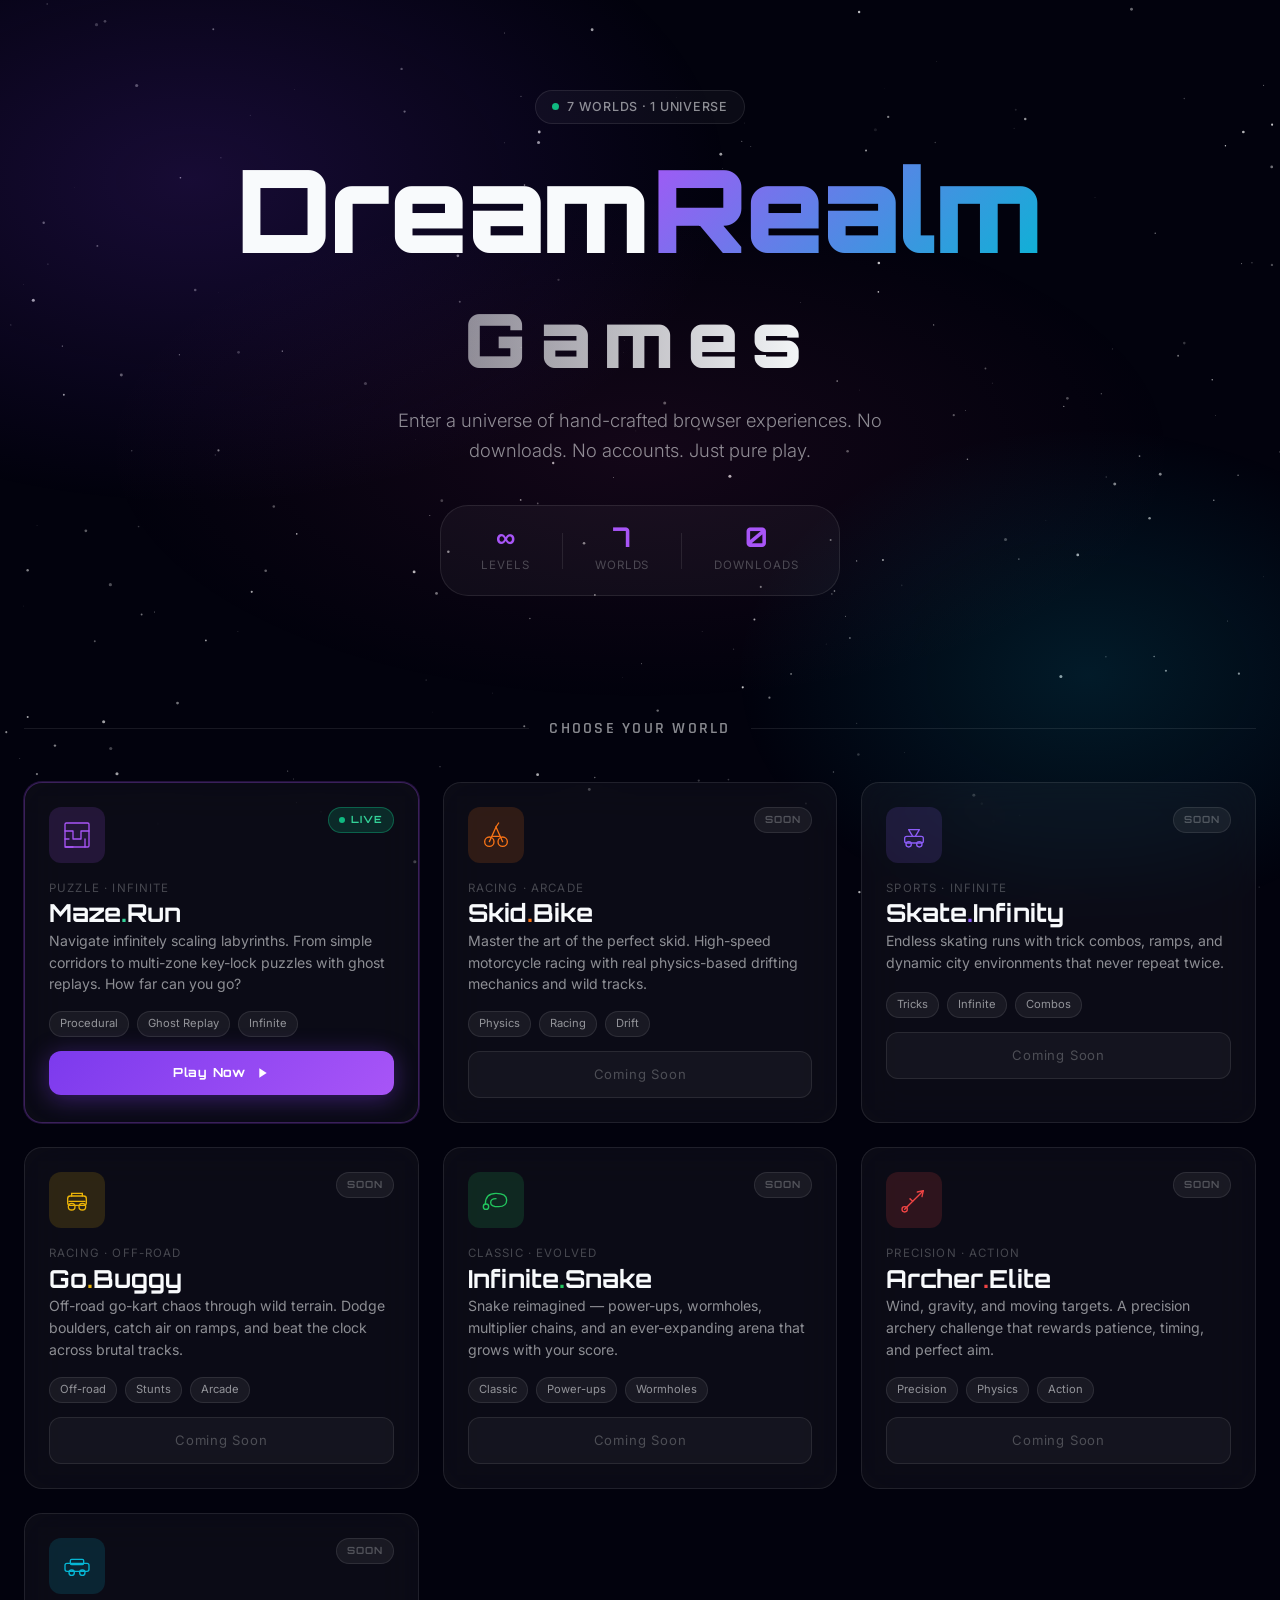
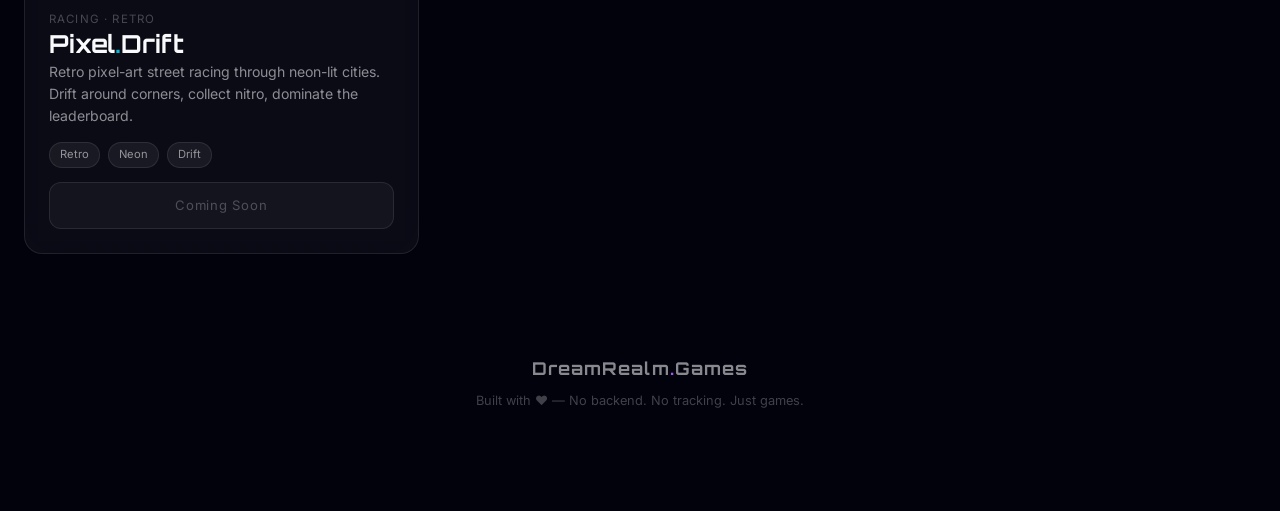
==== index.html @ e3606a1e "Initial commit: DreamRealm Games Hub with Maze.Run game engine" ====
<!DOCTYPE html>
<html lang="en">
<head>
  <meta charset="UTF-8">
  <meta name="viewport" content="width=device-width, initial-scale=1.0">
  <meta name="description" content="DreamRealm Games – A universe of immersive browser games. No downloads, no accounts. Play Maze.Run and discover more worlds coming soon.">
  <title>DreamRealm Games</title>
  <link rel="stylesheet" href="assets/css/global.css">
  <link rel="stylesheet" href="assets/css/home.css">
</head>
<body>

<canvas id="starfield" class="starfield-canvas"></canvas>
<div class="nebula-overlay"></div>

<main class="main-content">

  <!-- Hero -->
  <header class="hero" id="header">
    <div class="hero-badge"><span class="badge-dot"></span>7 Worlds · 1 Universe</div>
    <h1 class="hero-title">
      <span class="title-dream">Dream</span><span class="title-realm">Realm</span><br>
      <span class="title-games">Games</span>
    </h1>
    <p class="hero-subtitle">Enter a universe of hand-crafted browser experiences. No downloads. No accounts. Just pure play.</p>
    <div class="hero-stats">
      <div class="stat"><span class="stat-value">∞</span><span class="stat-label">Levels</span></div>
      <div class="stat-divider"></div>
      <div class="stat"><span class="stat-value">7</span><span class="stat-label">Worlds</span></div>
      <div class="stat-divider"></div>
      <div class="stat"><span class="stat-value">0</span><span class="stat-label">Downloads</span></div>
    </div>
  </header>

  <!-- Section label -->
  <div class="section-header">
    <div class="section-line"></div>
    <h2 class="section-title">Choose Your World</h2>
    <div class="section-line"></div>
  </div>

  <!-- Game Cards Grid -->
  <section class="games-grid" id="games-grid">

    <!-- 1. Maze.Run — LIVE -->
    <article class="game-card active-card" id="card-maze-run" onclick="window.location.href='games/maze-run/index.html'">
      <div class="card-glow maze-glow"></div>
      <div class="card-inner">
        <div class="card-header">
          <div class="card-icon maze-icon">
            <svg viewBox="0 0 48 48" fill="none" stroke="currentColor" stroke-width="2" stroke-linecap="round">
              <rect x="6" y="6" width="36" height="36" rx="2"/>
              <path d="M6 18h12M18 18v12M18 30h12M30 30V18M30 18h12"/>
              <path d="M6 30h6M36 30v12M6 42h12"/>
            </svg>
          </div>
          <div class="card-badge live-badge"><span class="live-dot"></span>LIVE</div>
        </div>
        <div class="card-body">
          <div class="card-genre">Puzzle · Infinite</div>
          <h3 class="card-title">Maze<span class="card-title-dot">.</span>Run</h3>
          <p class="card-desc">Navigate infinitely scaling labyrinths. From simple corridors to multi-zone key-lock puzzles with ghost replays. How far can you go?</p>
        </div>
        <div class="card-footer">
          <div class="card-tags">
            <span class="tag">Procedural</span>
            <span class="tag">Ghost Replay</span>
            <span class="tag">Infinite</span>
          </div>
          <a href="games/maze-run/index.html" class="play-btn" id="play-maze-run" onclick="event.stopPropagation()">
            <span>Play Now</span>
            <svg viewBox="0 0 24 24" fill="currentColor"><path d="M8 5v14l11-7z"/></svg>
          </a>
        </div>
      </div>
    </article>

    <!-- 2. Skid Bike -->
    <article class="game-card coming-soon-card" id="card-skid-bike">
      <div class="card-glow orange-glow"></div>
      <div class="card-inner">
        <div class="card-header">
          <div class="card-icon orange-icon">
            <svg viewBox="0 0 48 48" fill="none" stroke="currentColor" stroke-width="2" stroke-linecap="round">
              <circle cx="14" cy="34" r="7"/><circle cx="34" cy="34" r="7"/>
              <path d="M14 34 L24 12 L34 34"/>
              <path d="M19 26h10M24 12l4-6"/>
            </svg>
          </div>
          <div class="card-badge soon-badge">SOON</div>
        </div>
        <div class="card-body">
          <div class="card-genre">Racing · Arcade</div>
          <h3 class="card-title">Skid<span class="card-title-dot" style="color:var(--orange)">.</span>Bike</h3>
          <p class="card-desc">Master the art of the perfect skid. High-speed motorcycle racing with real physics-based drifting mechanics and wild tracks.</p>
        </div>
        <div class="card-footer">
          <div class="card-tags"><span class="tag">Physics</span><span class="tag">Racing</span><span class="tag">Drift</span></div>
          <button class="coming-soon-btn">Coming Soon</button>
        </div>
      </div>
      <div class="coming-soon-overlay"><div class="cs-content">
        <svg class="cs-lock" viewBox="0 0 48 48"><path d="M16 22v-6a8 8 0 1 1 16 0v6" stroke="currentColor" stroke-width="2" fill="none"/><rect x="12" y="22" width="24" height="20" rx="3" stroke="currentColor" stroke-width="2" fill="none"/><circle cx="24" cy="32" r="3" fill="currentColor"/></svg>
        <p>In Development</p>
      </div></div>
    </article>

    <!-- 3. Skate Infinity -->
    <article class="game-card coming-soon-card" id="card-skate-infinity">
      <div class="card-glow purple-glow"></div>
      <div class="card-inner">
        <div class="card-header">
          <div class="card-icon purple-icon">
            <svg viewBox="0 0 48 48" fill="none" stroke="currentColor" stroke-width="2" stroke-linecap="round">
              <rect x="10" y="26" width="28" height="10" rx="3"/>
              <circle cx="16" cy="38" r="4"/><circle cx="32" cy="38" r="4"/>
              <path d="M22 26l-6-10M26 26l6-10M16 16h16"/>
            </svg>
          </div>
          <div class="card-badge soon-badge">SOON</div>
        </div>
        <div class="card-body">
          <div class="card-genre">Sports · Infinite</div>
          <h3 class="card-title">Skate<span class="card-title-dot" style="color:#8b5cf6">.</span>Infinity</h3>
          <p class="card-desc">Endless skating runs with trick combos, ramps, and dynamic city environments that never repeat twice.</p>
        </div>
        <div class="card-footer">
          <div class="card-tags"><span class="tag">Tricks</span><span class="tag">Infinite</span><span class="tag">Combos</span></div>
          <button class="coming-soon-btn">Coming Soon</button>
        </div>
      </div>
      <div class="coming-soon-overlay"><div class="cs-content">
        <svg class="cs-lock" viewBox="0 0 48 48"><path d="M16 22v-6a8 8 0 1 1 16 0v6" stroke="currentColor" stroke-width="2" fill="none"/><rect x="12" y="22" width="24" height="20" rx="3" stroke="currentColor" stroke-width="2" fill="none"/><circle cx="24" cy="32" r="3" fill="currentColor"/></svg>
        <p>In Development</p>
      </div></div>
    </article>

    <!-- 4. Go Buggy -->
    <article class="game-card coming-soon-card" id="card-go-buggy">
      <div class="card-glow yellow-glow"></div>
      <div class="card-inner">
        <div class="card-header">
          <div class="card-icon yellow-icon">
            <svg viewBox="0 0 48 48" fill="none" stroke="currentColor" stroke-width="2" stroke-linecap="round">
              <rect x="10" y="18" width="28" height="14" rx="4"/>
              <circle cx="16" cy="34" r="5"/><circle cx="32" cy="34" r="5"/>
              <path d="M16 18v-4h16v4M12 26h24"/>
            </svg>
          </div>
          <div class="card-badge soon-badge">SOON</div>
        </div>
        <div class="card-body">
          <div class="card-genre">Racing · Off-road</div>
          <h3 class="card-title">Go<span class="card-title-dot" style="color:var(--yellow)">.</span>Buggy</h3>
          <p class="card-desc">Off-road go-kart chaos through wild terrain. Dodge boulders, catch air on ramps, and beat the clock across brutal tracks.</p>
        </div>
        <div class="card-footer">
          <div class="card-tags"><span class="tag">Off-road</span><span class="tag">Stunts</span><span class="tag">Arcade</span></div>
          <button class="coming-soon-btn">Coming Soon</button>
        </div>
      </div>
      <div class="coming-soon-overlay"><div class="cs-content">
        <svg class="cs-lock" viewBox="0 0 48 48"><path d="M16 22v-6a8 8 0 1 1 16 0v6" stroke="currentColor" stroke-width="2" fill="none"/><rect x="12" y="22" width="24" height="20" rx="3" stroke="currentColor" stroke-width="2" fill="none"/><circle cx="24" cy="32" r="3" fill="currentColor"/></svg>
        <p>In Development</p>
      </div></div>
    </article>

    <!-- 5. Infinite Snake -->
    <article class="game-card coming-soon-card" id="card-infinite-snake">
      <div class="card-glow green-glow"></div>
      <div class="card-inner">
        <div class="card-header">
          <div class="card-icon green-icon">
            <svg viewBox="0 0 48 48" fill="none" stroke="currentColor" stroke-width="2" stroke-linecap="round">
              <path d="M8 30 Q8 14 24 14 Q40 14 40 24 Q40 34 28 34 Q16 34 16 28 Q16 22 24 22"/>
              <circle cx="9" cy="34" r="4"/>
            </svg>
          </div>
          <div class="card-badge soon-badge">SOON</div>
        </div>
        <div class="card-body">
          <div class="card-genre">Classic · Evolved</div>
          <h3 class="card-title">Infinite<span class="card-title-dot" style="color:#22c55e">.</span>Snake</h3>
          <p class="card-desc">Snake reimagined — power-ups, wormholes, multiplier chains, and an ever-expanding arena that grows with your score.</p>
        </div>
        <div class="card-footer">
          <div class="card-tags"><span class="tag">Classic</span><span class="tag">Power-ups</span><span class="tag">Wormholes</span></div>
          <button class="coming-soon-btn">Coming Soon</button>
        </div>
      </div>
      <div class="coming-soon-overlay"><div class="cs-content">
        <svg class="cs-lock" viewBox="0 0 48 48"><path d="M16 22v-6a8 8 0 1 1 16 0v6" stroke="currentColor" stroke-width="2" fill="none"/><rect x="12" y="22" width="24" height="20" rx="3" stroke="currentColor" stroke-width="2" fill="none"/><circle cx="24" cy="32" r="3" fill="currentColor"/></svg>
        <p>In Development</p>
      </div></div>
    </article>

    <!-- 6. Archer -->
    <article class="game-card coming-soon-card" id="card-archer">
      <div class="card-glow red-glow"></div>
      <div class="card-inner">
        <div class="card-header">
          <div class="card-icon red-icon">
            <svg viewBox="0 0 48 48" fill="none" stroke="currentColor" stroke-width="2" stroke-linecap="round">
              <path d="M10 38 L38 10"/>
              <path d="M38 10 l-2 9 M38 10 l-9 2"/>
              <circle cx="10" cy="38" r="4"/>
              <path d="M22 26 L18 22"/>
            </svg>
          </div>
          <div class="card-badge soon-badge">SOON</div>
        </div>
        <div class="card-body">
          <div class="card-genre">Precision · Action</div>
          <h3 class="card-title">Archer<span class="card-title-dot" style="color:var(--red)">.</span>Elite</h3>
          <p class="card-desc">Wind, gravity, and moving targets. A precision archery challenge that rewards patience, timing, and perfect aim.</p>
        </div>
        <div class="card-footer">
          <div class="card-tags"><span class="tag">Precision</span><span class="tag">Physics</span><span class="tag">Action</span></div>
          <button class="coming-soon-btn">Coming Soon</button>
        </div>
      </div>
      <div class="coming-soon-overlay"><div class="cs-content">
        <svg class="cs-lock" viewBox="0 0 48 48"><path d="M16 22v-6a8 8 0 1 1 16 0v6" stroke="currentColor" stroke-width="2" fill="none"/><rect x="12" y="22" width="24" height="20" rx="3" stroke="currentColor" stroke-width="2" fill="none"/><circle cx="24" cy="32" r="3" fill="currentColor"/></svg>
        <p>In Development</p>
      </div></div>
    </article>

    <!-- 7. PixelDrift -->
    <article class="game-card coming-soon-card" id="card-pixel-drift">
      <div class="card-glow cyan-glow"></div>
      <div class="card-inner">
        <div class="card-header">
          <div class="card-icon cyan-icon">
            <svg viewBox="0 0 48 48" fill="none" stroke="currentColor" stroke-width="2" stroke-linecap="round">
              <rect x="6" y="20" width="36" height="12" rx="3"/>
              <rect x="14" y="14" width="20" height="8" rx="2"/>
              <circle cx="16" cy="34" r="4"/><circle cx="32" cy="34" r="4"/>
            </svg>
          </div>
          <div class="card-badge soon-badge">SOON</div>
        </div>
        <div class="card-body">
          <div class="card-genre">Racing · Retro</div>
          <h3 class="card-title">Pixel<span class="card-title-dot" style="color:var(--cyan)">.</span>Drift</h3>
          <p class="card-desc">Retro pixel-art street racing through neon-lit cities. Drift around corners, collect nitro, dominate the leaderboard.</p>
        </div>
        <div class="card-footer">
          <div class="card-tags"><span class="tag">Retro</span><span class="tag">Neon</span><span class="tag">Drift</span></div>
          <button class="coming-soon-btn">Coming Soon</button>
        </div>
      </div>
      <div class="coming-soon-overlay"><div class="cs-content">
        <svg class="cs-lock" viewBox="0 0 48 48"><path d="M16 22v-6a8 8 0 1 1 16 0v6" stroke="currentColor" stroke-width="2" fill="none"/><rect x="12" y="22" width="24" height="20" rx="3" stroke="currentColor" stroke-width="2" fill="none"/><circle cx="24" cy="32" r="3" fill="currentColor"/></svg>
        <p>In Development</p>
      </div></div>
    </article>

  </section>

  <footer class="site-footer">
    <div class="footer-logo">DreamRealm<span class="footer-dot">.</span>Games</div>
    <p class="footer-tagline">Built with ❤️ — No backend. No tracking. Just games.</p>
  </footer>

</main>

<script src="assets/js/home.js"></script>
</body>
</html>
---- assets/css/global.css ----
@import url('https://fonts.googleapis.com/css2?family=Orbitron:wght@400;600;700;900&family=Inter:wght@300;400;500;600&family=Rajdhani:wght@400;500;600;700&display=swap');

/* ── Design Tokens ── */
:root {
  --bg-0: #02020d;
  --bg-1: #050510;
  --bg-2: #080818;
  --bg-3: #0d0d22;

  --purple:       #7c3aed;
  --purple-light: #a855f7;
  --purple-glow:  rgba(124,58,237,0.45);
  --purple-subtle:rgba(124,58,237,0.12);

  --cyan:         #06b6d4;
  --cyan-light:   #22d3ee;
  --cyan-glow:    rgba(6,182,212,0.45);

  --pink:         #ec4899;
  --pink-glow:    rgba(236,72,153,0.45);

  --green:        #10b981;
  --green-light:  #34d399;
  --green-glow:   rgba(16,185,129,0.45);

  --orange:       #f97316;
  --orange-glow:  rgba(249,115,22,0.45);

  --yellow:       #eab308;
  --yellow-glow:  rgba(234,179,8,0.45);

  --red:          #ef4444;
  --red-glow:     rgba(239,68,68,0.45);

  --text:         #f8fafc;
  --text-muted:   rgba(248,250,252,0.55);
  --text-dim:     rgba(248,250,252,0.25);

  --glass-bg:     rgba(255,255,255,0.04);
  --glass-border: rgba(255,255,255,0.09);
  --glass-blur:   blur(20px);

  --font-display: 'Orbitron', sans-serif;
  --font-title:   'Rajdhani', sans-serif;
  --font-body:    'Inter', sans-serif;

  --radius-sm:   8px;
  --radius-md:   12px;
  --radius-lg:   18px;
  --radius-xl:   28px;
  --radius-full: 9999px;

  --ease-spring: cubic-bezier(0.34,1.56,0.64,1);
  --ease-out:    cubic-bezier(0.22,1,0.36,1);
}

/* ── Reset ── */
*,*::before,*::after { box-sizing:border-box; margin:0; padding:0; }
html { scroll-behavior:smooth; }
body {
  font-family: var(--font-body);
  background: var(--bg-0);
  color: var(--text);
  line-height: 1.6;
  overflow-x: hidden;
  min-height: 100vh;
}
a { color:inherit; text-decoration:none; }
button { cursor:pointer; border:none; background:none; font:inherit; color:inherit; }
::selection { background:var(--purple-glow); color:var(--text); }

::-webkit-scrollbar { width:5px; }
::-webkit-scrollbar-track { background:var(--bg-1); }
::-webkit-scrollbar-thumb { background:var(--purple); border-radius:var(--radius-full); }

/* ── Shared Keyframes ── */
@keyframes pulse-glow {
  0%,100% { opacity:.55; }
  50%      { opacity:1; }
}
@keyframes spin    { to { transform:rotate(360deg); } }
@keyframes live-dot {
  0%,100% { transform:scale(1); opacity:1; }
  50%     { transform:scale(2.2); opacity:0; }
}
@keyframes float-y {
  0%,100% { transform:translateY(0); }
  50%     { transform:translateY(-8px); }
}
@keyframes shimmer {
  0%   { background-position:-200% center; }
  100% { background-position: 200% center; }
}
@keyframes fade-in-up {
  from { opacity:0; transform:translateY(24px); }
  to   { opacity:1; transform:translateY(0); }
}
@keyframes scale-in {
  from { opacity:0; transform:scale(.88); }
  to   { opacity:1; transform:scale(1); }
}
@keyframes glow-ring {
  0%,100% { box-shadow:0 0 16px var(--purple-glow); }
  50%     { box-shadow:0 0 40px var(--purple-glow), 0 0 80px var(--purple-subtle); }
}
---- assets/css/home.css ----
/* ── Starfield Canvas ── */
.starfield-canvas {
  position:fixed; inset:0;
  width:100%; height:100%;
  pointer-events:none; z-index:0;
}

/* ── Nebula Overlay ── */
.nebula-overlay {
  position:fixed; inset:0; z-index:1; pointer-events:none;
  background:
    radial-gradient(ellipse 70% 60% at 15% 20%, rgba(124,58,237,.18) 0%, transparent 60%),
    radial-gradient(ellipse 50% 50% at 85% 75%, rgba(6,182,212,.14) 0%, transparent 55%),
    radial-gradient(ellipse 60% 40% at 50% 50%, rgba(236,72,153,.08) 0%, transparent 70%);
}

/* ── Main Content ── */
.main-content {
  position:relative; z-index:2;
  max-width:1280px; margin:0 auto;
  padding:0 24px 80px;
}

/* ── Hero ── */
.hero {
  text-align:center;
  padding:90px 20px 60px;
  animation: fade-in-up .8s var(--ease-out) both;
}

.hero-badge {
  display:inline-flex; align-items:center; gap:8px;
  background:var(--glass-bg); border:1px solid var(--glass-border);
  backdrop-filter:var(--glass-blur);
  padding:6px 16px; border-radius:var(--radius-full);
  font-family:var(--font-body); font-size:.78rem; font-weight:500;
  color:var(--text-muted); letter-spacing:.06em; text-transform:uppercase;
  margin-bottom:28px;
}
.badge-dot {
  width:7px; height:7px; border-radius:50%;
  background:var(--green); display:inline-block;
  animation: live-dot 1.8s ease infinite;
}

.hero-title {
  font-family:var(--font-display);
  font-size:clamp(3rem,9vw,7.5rem);
  font-weight:900;
  line-height:1;
  letter-spacing:-.02em;
  margin-bottom:24px;
}
.title-dream { color:var(--text); }
.title-realm {
  background:linear-gradient(135deg, var(--purple-light) 0%, var(--cyan) 100%);
  -webkit-background-clip:text; -webkit-text-fill-color:transparent;
  background-clip:text;
}
.title-games {
  font-size:.65em;
  background:linear-gradient(90deg, var(--text-muted) 0%, var(--text) 50%, var(--text-muted) 100%);
  background-size:200% auto;
  -webkit-background-clip:text; -webkit-text-fill-color:transparent;
  background-clip:text;
  animation: shimmer 4s linear infinite;
  letter-spacing:.18em;
}

.hero-subtitle {
  font-size:clamp(.95rem,2vw,1.15rem);
  color:var(--text-muted);
  max-width:520px; margin:0 auto 40px;
  font-weight:300;
}

.hero-stats {
  display:inline-flex; align-items:center; gap:32px;
  background:var(--glass-bg); border:1px solid var(--glass-border);
  backdrop-filter:var(--glass-blur);
  padding:18px 40px; border-radius:var(--radius-xl);
}
.stat { text-align:center; }
.stat-value {
  display:block; font-family:var(--font-display);
  font-size:1.7rem; font-weight:700; color:var(--purple-light);
  line-height:1;
}
.stat-label {
  font-size:.72rem; color:var(--text-dim);
  text-transform:uppercase; letter-spacing:.08em;
}
.stat-divider { width:1px; height:36px; background:var(--glass-border); }

/* ── Section Header ── */
.section-header {
  display:flex; align-items:center; gap:20px;
  margin:60px 0 40px;
}
.section-line { flex:1; height:1px; background:var(--glass-border); }
.section-title {
  font-family:var(--font-title); font-size:1rem; font-weight:600;
  color:var(--text-muted); text-transform:uppercase; letter-spacing:.14em;
  white-space:nowrap;
}

/* ── Games Grid ── */
.games-grid {
  display:grid;
  grid-template-columns: repeat(auto-fill, minmax(340px, 1fr));
  gap:24px;
}

/* ── Game Card ── */
.game-card {
  position:relative;
  border-radius:var(--radius-lg);
  overflow:hidden;
  border:1px solid var(--glass-border);
  background:var(--glass-bg);
  backdrop-filter:var(--glass-blur);
  cursor:pointer;
  transition: transform .3s var(--ease-spring), border-color .3s ease, box-shadow .3s ease;
  transform-style:preserve-3d;
  animation: fade-in-up .6s var(--ease-out) both;
}
.game-card:hover {
  transform:translateY(-6px) scale(1.012);
  border-color:rgba(255,255,255,.16);
}

/* Card glow (accent per card) */
.card-glow {
  position:absolute; inset:-1px; border-radius:inherit;
  opacity:0; transition:opacity .35s ease;
  pointer-events:none; z-index:0;
}
.game-card:hover .card-glow { opacity:1; }

.maze-glow   { box-shadow:inset 0 0 60px rgba(168,85,247,.25), 0 0 60px rgba(168,85,247,.15); }
.orange-glow { box-shadow:inset 0 0 60px rgba(249,115,22,.22), 0 0 50px rgba(249,115,22,.12); }
.purple-glow { box-shadow:inset 0 0 60px rgba(139,92,246,.22), 0 0 50px rgba(139,92,246,.12); }
.yellow-glow { box-shadow:inset 0 0 60px rgba(234,179,8,.22),  0 0 50px rgba(234,179,8,.12); }
.green-glow  { box-shadow:inset 0 0 60px rgba(34,197,94,.22),  0 0 50px rgba(34,197,94,.12); }
.red-glow    { box-shadow:inset 0 0 60px rgba(239,68,68,.22),  0 0 50px rgba(239,68,68,.12); }
.cyan-glow   { box-shadow:inset 0 0 60px rgba(6,182,212,.22),  0 0 50px rgba(6,182,212,.12); }

.card-inner {
  position:relative; z-index:1;
  padding:24px; display:flex; flex-direction:column; gap:16px;
  min-height:320px;
}

/* Card header */
.card-header { display:flex; align-items:flex-start; justify-content:space-between; }

.card-icon {
  width:56px; height:56px; border-radius:var(--radius-md);
  display:grid; place-items:center; flex-shrink:0;
  background:var(--purple-subtle);
}
.card-icon svg { width:32px; height:32px; }

/* Icon color variants */
.maze-icon   { background:rgba(168,85,247,.15); color:var(--purple-light); }
.orange-icon { background:rgba(249,115,22,.15); color:var(--orange); }
.purple-icon { background:rgba(139,92,246,.15); color:#8b5cf6; }
.yellow-icon { background:rgba(234,179,8,.15);  color:var(--yellow); }
.green-icon  { background:rgba(34,197,94,.15);  color:#22c55e; }
.red-icon    { background:rgba(239,68,68,.15);  color:var(--red); }
.cyan-icon   { background:rgba(6,182,212,.15);  color:var(--cyan); }

/* Badges */
.card-badge {
  font-family:var(--font-display); font-size:.62rem; font-weight:700;
  padding:4px 10px; border-radius:var(--radius-full);
  letter-spacing:.1em;
}
.live-badge {
  background:rgba(16,185,129,.18); border:1px solid rgba(16,185,129,.4);
  color:var(--green-light); display:flex; align-items:center; gap:6px;
  animation: badge-glow 2s ease infinite;
}
@keyframes badge-glow {
  0%,100% { box-shadow:0 0 8px rgba(16,185,129,.5); }
  50%     { box-shadow:0 0 22px rgba(16,185,129,.9); }
}
.live-dot {
  width:6px; height:6px; border-radius:50%; background:var(--green);
  animation: live-dot 1.6s ease infinite;
}
.soon-badge {
  background:rgba(255,255,255,.06); border:1px solid var(--glass-border);
  color:var(--text-dim);
}

/* Card body */
.card-genre {
  font-size:.72rem; color:var(--text-dim);
  text-transform:uppercase; letter-spacing:.1em;
}
.card-title {
  font-family:var(--font-display); font-size:1.55rem; font-weight:700;
  line-height:1; color:var(--text); margin:4px 0;
}
.card-title-dot { color:var(--purple-light); }
.active-card .card-title-dot { color:var(--green-light); }
.card-desc { font-size:.88rem; color:var(--text-muted); line-height:1.55; }

/* Card footer */
.card-footer {
  margin-top:auto;
  display:flex; flex-direction:column; gap:14px;
}
.card-tags { display:flex; flex-wrap:wrap; gap:8px; }
.tag {
  font-size:.7rem; padding:3px 10px; border-radius:var(--radius-full);
  background:rgba(255,255,255,.06); border:1px solid var(--glass-border);
  color:var(--text-muted);
}

/* Play button */
.play-btn {
  display:inline-flex; align-items:center; justify-content:center; gap:8px;
  background:linear-gradient(135deg, var(--purple) 0%, var(--purple-light) 100%);
  color:#fff; font-family:var(--font-display); font-size:.78rem; font-weight:700;
  letter-spacing:.06em; padding:12px 24px; border-radius:var(--radius-md);
  transition: transform .2s var(--ease-spring), box-shadow .2s ease;
  box-shadow:0 4px 24px rgba(124,58,237,.4);
}
.play-btn:hover {
  transform:translateY(-2px) scale(1.04);
  box-shadow:0 8px 36px rgba(124,58,237,.65);
}
.play-btn svg { width:16px; height:16px; transition:transform .2s; }
.play-btn:hover svg { transform:translateX(3px); }

/* Coming soon button */
.coming-soon-btn {
  width:100%; padding:12px; border-radius:var(--radius-md);
  background:rgba(255,255,255,.04); border:1px solid var(--glass-border);
  color:var(--text-dim); font-size:.82rem; letter-spacing:.06em;
  cursor:default;
}

/* Coming soon overlay */
.coming-soon-overlay {
  position:absolute; inset:0; z-index:2;
  background:rgba(2,2,13,.6); backdrop-filter:blur(2px);
  display:flex; align-items:center; justify-content:center;
  opacity:0; transition:opacity .3s ease;
  border-radius:inherit;
}
.coming-soon-card:hover .coming-soon-overlay { opacity:1; }
.cs-content { text-align:center; }
.cs-lock {
  width:40px; height:40px; stroke:var(--text-muted); fill:none; stroke-width:2;
  margin-bottom:10px; display:block; margin-inline:auto;
}
.cs-content p {
  font-family:var(--font-display); font-size:.72rem; letter-spacing:.14em;
  color:var(--text-muted); text-transform:uppercase;
}

/* Active card extra glow ring */
.active-card {
  border-color:rgba(168,85,247,.3);
  box-shadow:0 0 0 1px rgba(168,85,247,.2);
}

/* ── Footer ── */
.site-footer {
  margin-top:100px; text-align:center; padding-bottom:20px;
}
.footer-logo {
  font-family:var(--font-display); font-size:1.1rem; font-weight:700;
  color:var(--text-muted); letter-spacing:.06em;
}
.footer-dot { color:var(--purple-light); }
.footer-tagline { font-size:.8rem; color:var(--text-dim); margin-top:8px; }

/* ── Responsive ── */
@media (max-width:768px) {
  .hero { padding:60px 20px 40px; }
  .hero-stats { flex-direction:column; gap:16px; padding:16px 24px; }
  .stat-divider { width:60px; height:1px; }
  .games-grid { grid-template-columns:1fr; }
}
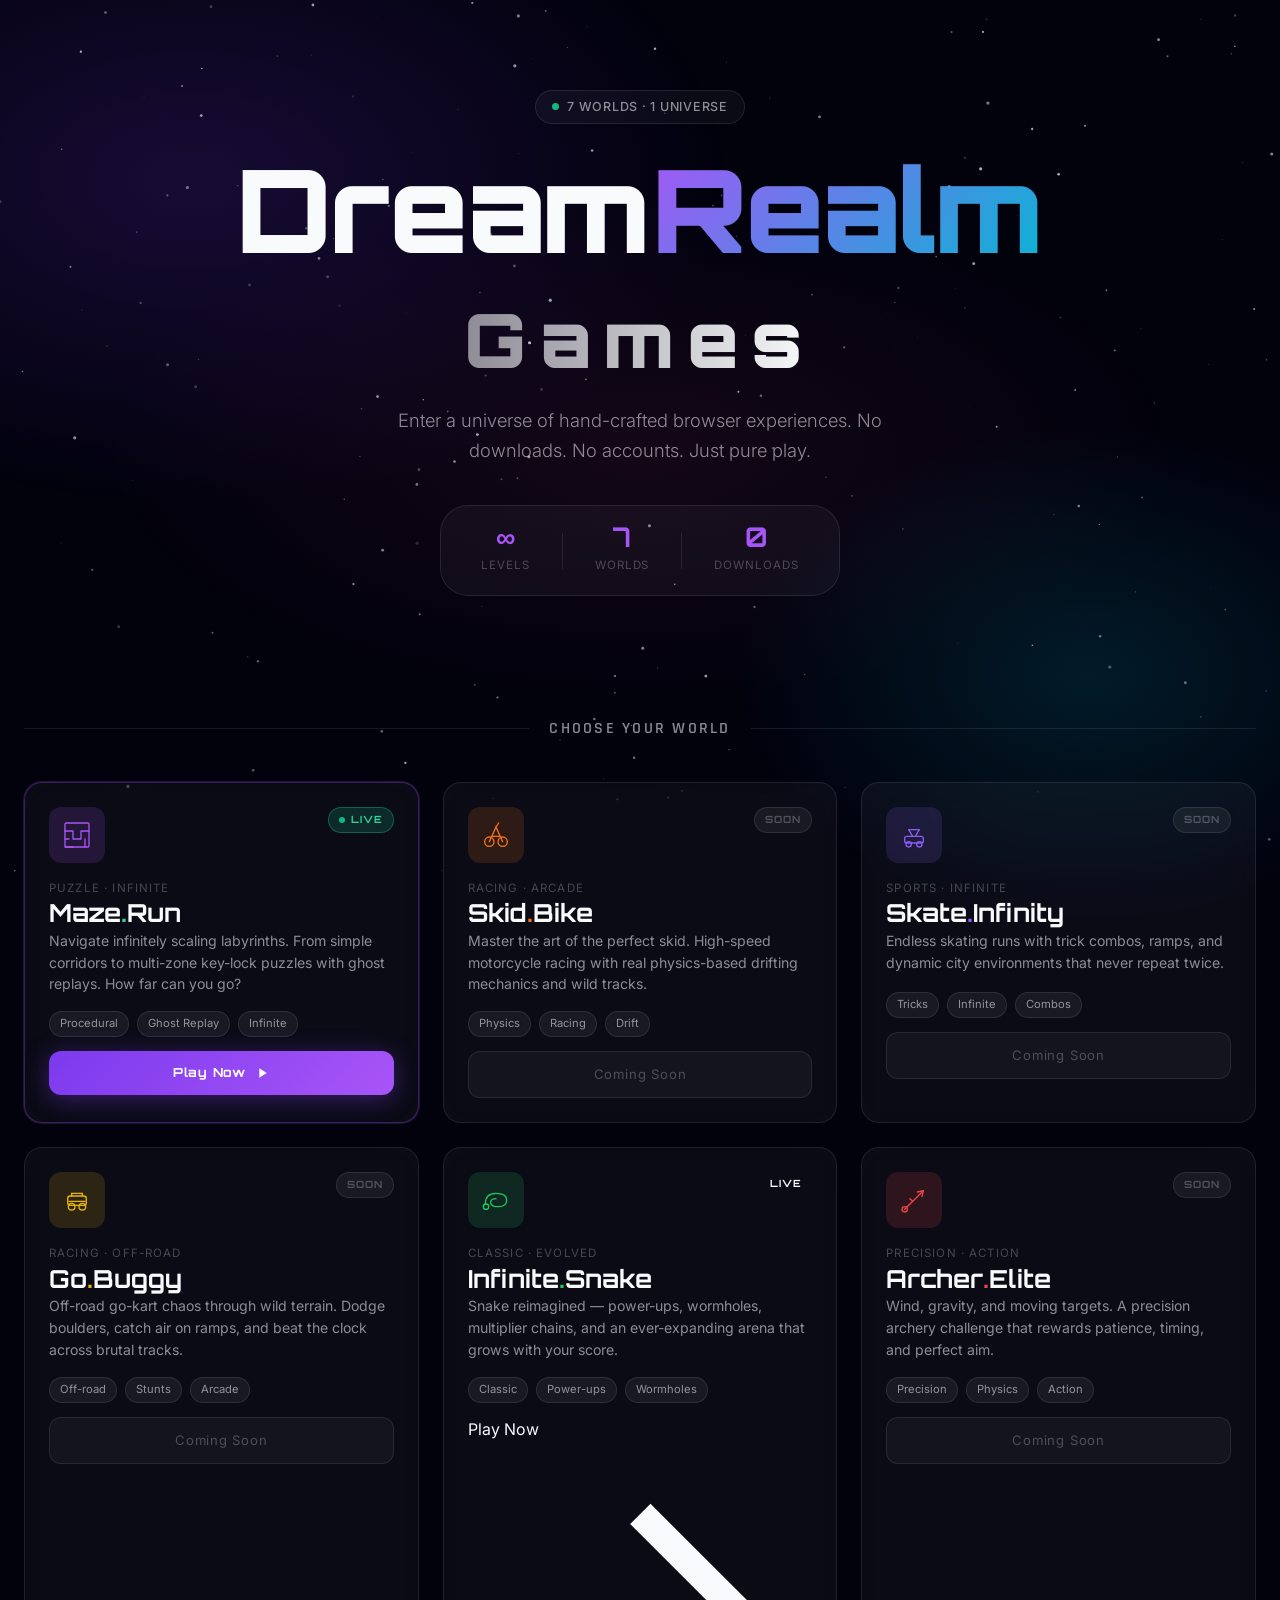
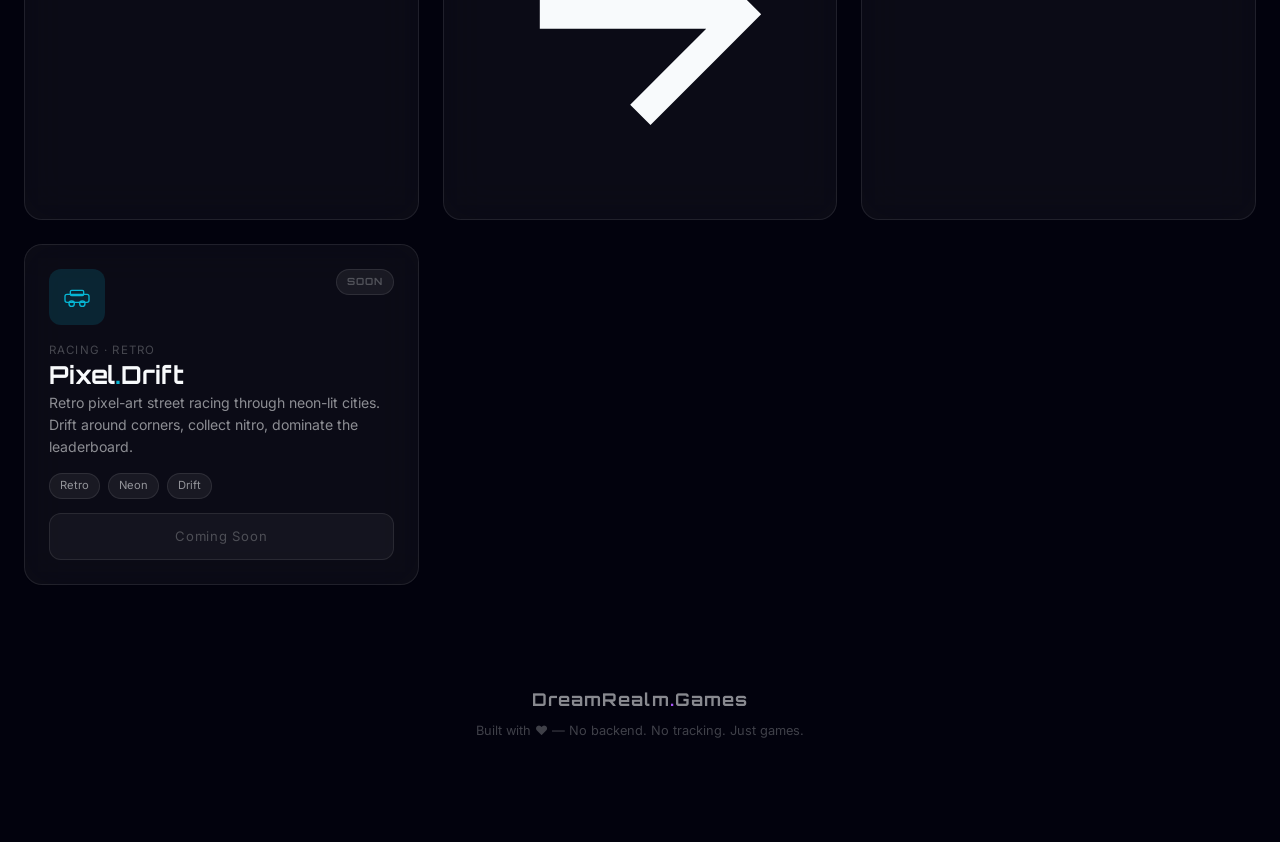
==== commit 8fbc0d8d: "fix: snake infinite dt clamp and game over loop fixes, enable link" ====
--- a/index.html
+++ b/index.html
@@ -166,7 +166,7 @@
     </article>
 
     <!-- 5. Infinite Snake -->
-    <article class="game-card coming-soon-card" id="card-infinite-snake">
+    <a href="games/snake-infinite/index.html" class="game-card" id="card-infinite-snake">
       <div class="card-glow green-glow"></div>
       <div class="card-inner">
         <div class="card-header">
@@ -176,7 +176,7 @@
               <circle cx="9" cy="34" r="4"/>
             </svg>
           </div>
-          <div class="card-badge soon-badge">SOON</div>
+          <div class="card-badge green-badge"><span class="live-dot"></span>LIVE</div>
         </div>
         <div class="card-body">
           <div class="card-genre">Classic · Evolved</div>
@@ -185,14 +185,10 @@
         </div>
         <div class="card-footer">
           <div class="card-tags"><span class="tag">Classic</span><span class="tag">Power-ups</span><span class="tag">Wormholes</span></div>
-          <button class="coming-soon-btn">Coming Soon</button>
-        </div>
-      </div>
-      <div class="coming-soon-overlay"><div class="cs-content">
-        <svg class="cs-lock" viewBox="0 0 48 48"><path d="M16 22v-6a8 8 0 1 1 16 0v6" stroke="currentColor" stroke-width="2" fill="none"/><rect x="12" y="22" width="24" height="20" rx="3" stroke="currentColor" stroke-width="2" fill="none"/><circle cx="24" cy="32" r="3" fill="currentColor"/></svg>
-        <p>In Development</p>
-      </div></div>
-    </article>
+          <span class="game-link">Play Now <svg viewBox="0 0 24 24" fill="none" stroke="currentColor" stroke-width="2"><path d="M5 12h14M12 5l7 7-7 7"/></svg></span>
+        </div>
+      </div>
+    </a>
 
     <!-- 6. Archer -->
     <article class="game-card coming-soon-card" id="card-archer">
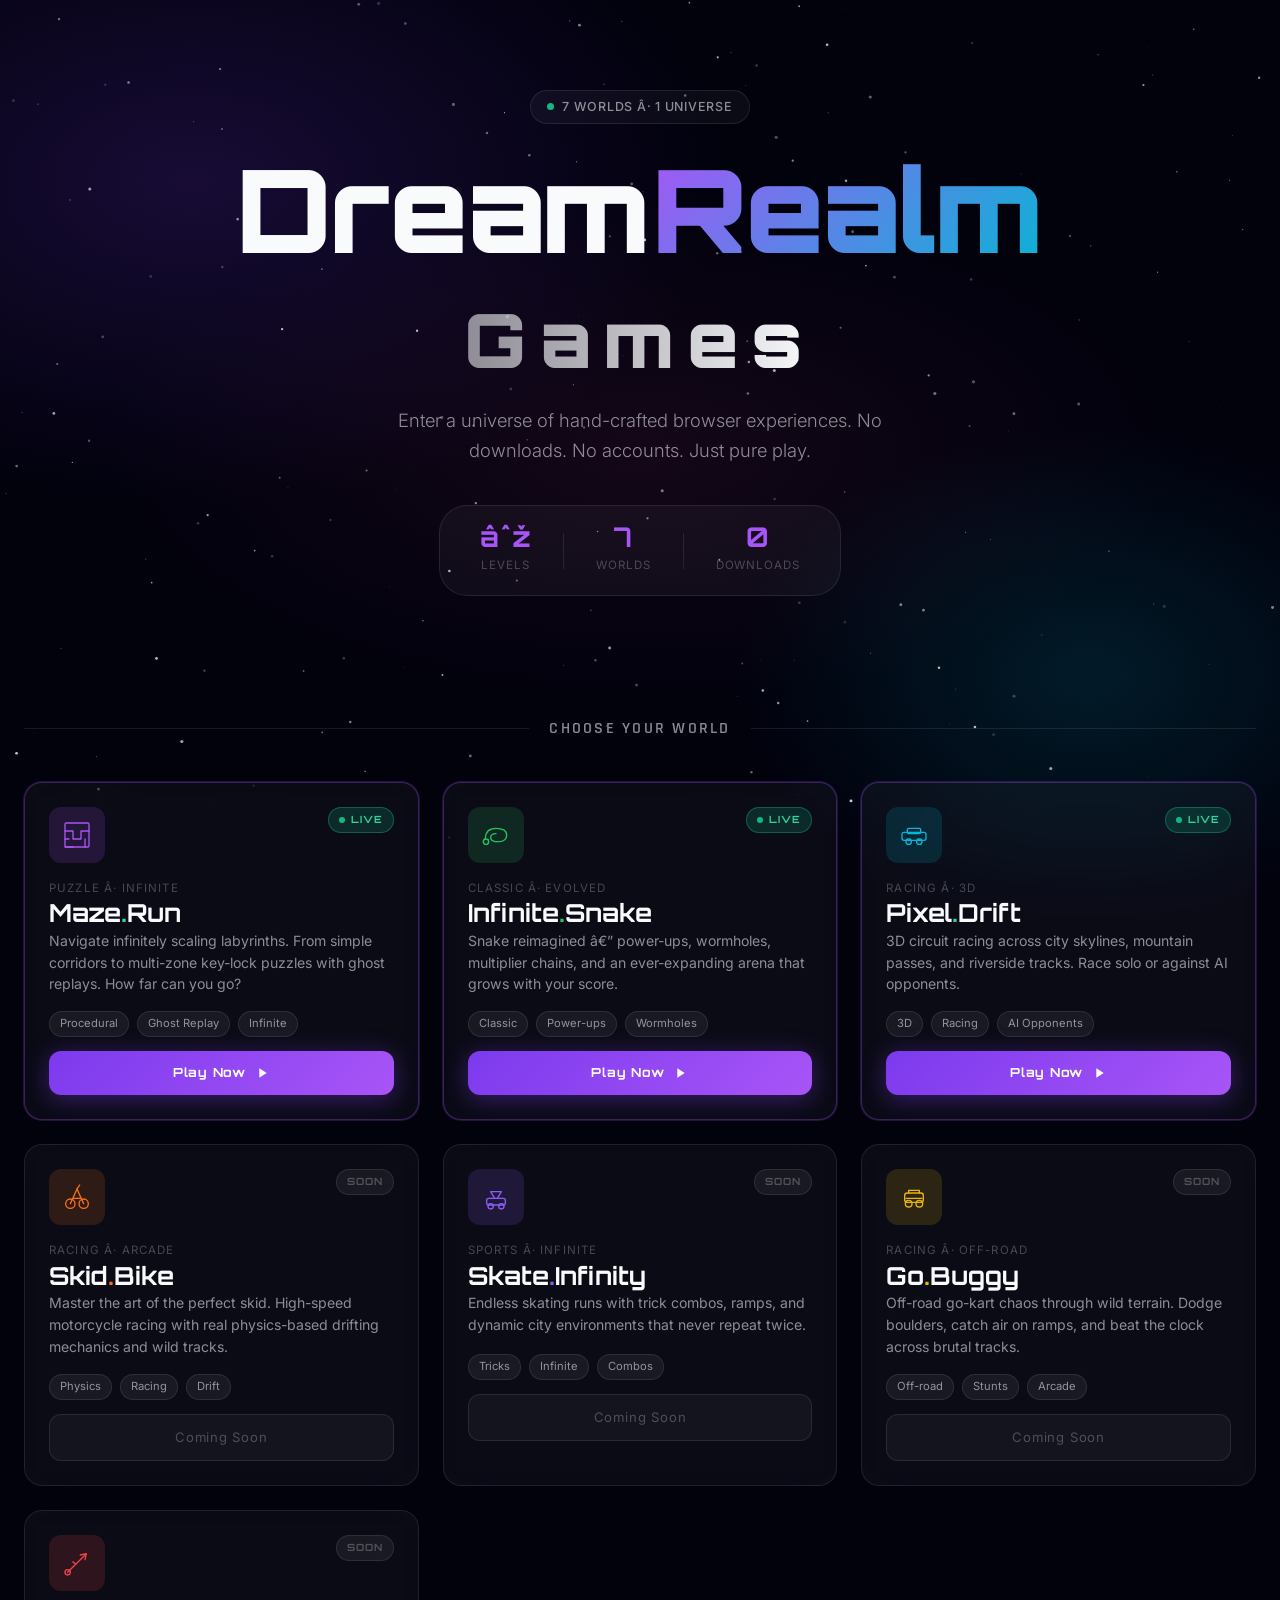
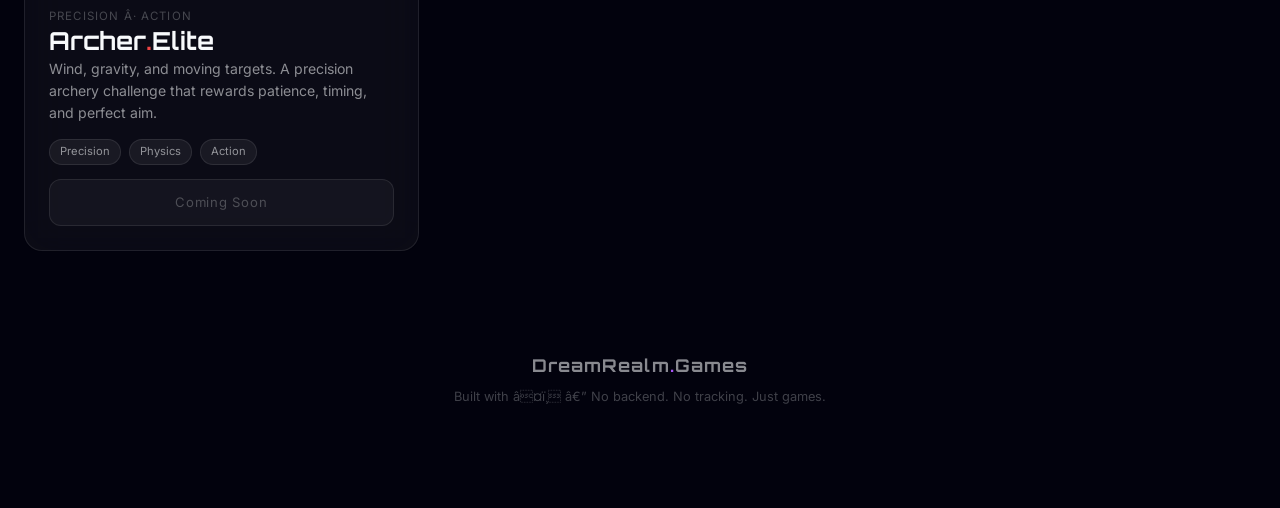
==== commit 4129a65f: "feat: complete Pixel Drift physics engine and rearrange hub UI" ====
--- a/index.html
+++ b/index.html
@@ -1,9 +1,9 @@
-<!DOCTYPE html>
+﻿<!DOCTYPE html>
 <html lang="en">
 <head>
   <meta charset="UTF-8">
   <meta name="viewport" content="width=device-width, initial-scale=1.0">
-  <meta name="description" content="DreamRealm Games – A universe of immersive browser games. No downloads, no accounts. Play Maze.Run and discover more worlds coming soon.">
+  <meta name="description" content="DreamRealm Games â€“ A universe of immersive browser games. No downloads, no accounts. Play Maze.Run and discover more worlds coming soon.">
   <title>DreamRealm Games</title>
   <link rel="stylesheet" href="assets/css/global.css">
   <link rel="stylesheet" href="assets/css/home.css">
@@ -17,14 +17,14 @@
 
   <!-- Hero -->
   <header class="hero" id="header">
-    <div class="hero-badge"><span class="badge-dot"></span>7 Worlds · 1 Universe</div>
+    <div class="hero-badge"><span class="badge-dot"></span>7 Worlds Â· 1 Universe</div>
     <h1 class="hero-title">
       <span class="title-dream">Dream</span><span class="title-realm">Realm</span><br>
       <span class="title-games">Games</span>
     </h1>
     <p class="hero-subtitle">Enter a universe of hand-crafted browser experiences. No downloads. No accounts. Just pure play.</p>
     <div class="hero-stats">
-      <div class="stat"><span class="stat-value">∞</span><span class="stat-label">Levels</span></div>
+      <div class="stat"><span class="stat-value">âˆž</span><span class="stat-label">Levels</span></div>
       <div class="stat-divider"></div>
       <div class="stat"><span class="stat-value">7</span><span class="stat-label">Worlds</span></div>
       <div class="stat-divider"></div>
@@ -42,7 +42,7 @@
   <!-- Game Cards Grid -->
   <section class="games-grid" id="games-grid">
 
-    <!-- 1. Maze.Run — LIVE -->
+    <!-- 1. Maze.Run â€” LIVE -->
     <article class="game-card active-card" id="card-maze-run" onclick="window.location.href='games/maze-run/index.html'">
       <div class="card-glow maze-glow"></div>
       <div class="card-inner">
@@ -57,7 +57,7 @@
           <div class="card-badge live-badge"><span class="live-dot"></span>LIVE</div>
         </div>
         <div class="card-body">
-          <div class="card-genre">Puzzle · Infinite</div>
+          <div class="card-genre">Puzzle Â· Infinite</div>
           <h3 class="card-title">Maze<span class="card-title-dot">.</span>Run</h3>
           <p class="card-desc">Navigate infinitely scaling labyrinths. From simple corridors to multi-zone key-lock puzzles with ghost replays. How far can you go?</p>
         </div>
@@ -75,6 +75,65 @@
       </div>
     </article>
 
+    <!-- 5. Infinite Snake -->
+    <article class="game-card active-card" id="card-infinite-snake" onclick="window.location.href='games/snake-infinite/index.html'">
+      <div class="card-glow green-glow"></div>
+      <div class="card-inner">
+        <div class="card-header">
+          <div class="card-icon green-icon">
+            <svg viewBox="0 0 48 48" fill="none" stroke="currentColor" stroke-width="2" stroke-linecap="round">
+              <path d="M8 30 Q8 14 24 14 Q40 14 40 24 Q40 34 28 34 Q16 34 16 28 Q16 22 24 22"/>
+              <circle cx="9" cy="34" r="4"/>
+            </svg>
+          </div>
+          <div class="card-badge live-badge"><span class="live-dot"></span>LIVE</div>
+        </div>
+        <div class="card-body">
+          <div class="card-genre">Classic Â· Evolved</div>
+          <h3 class="card-title">Infinite<span class="card-title-dot" style="color:#22c55e">.</span>Snake</h3>
+          <p class="card-desc">Snake reimagined â€” power-ups, wormholes, multiplier chains, and an ever-expanding arena that grows with your score.</p>
+        </div>
+        <div class="card-footer">
+          <div class="card-tags"><span class="tag">Classic</span><span class="tag">Power-ups</span><span class="tag">Wormholes</span></div>
+          <a href="games/snake-infinite/index.html" class="play-btn" id="play-infinite-snake" onclick="event.stopPropagation()">
+            <span>Play Now</span>
+            <svg viewBox="0 0 24 24" fill="currentColor"><path d="M8 5v14l11-7z"/></svg>
+          </a>
+        </div>
+      </div>
+    </article>
+
+    <!-- 7. PixelDrift â€” LIVE -->
+    <article class="game-card active-card" id="card-pixel-drift" onclick="window.location.href='games/pixel-drift/index.html'">
+      <div class="card-glow maze-glow"></div>
+      <div class="card-inner">
+        <div class="card-header">
+          <div class="card-icon cyan-icon">
+            <svg viewBox="0 0 48 48" fill="none" stroke="currentColor" stroke-width="2" stroke-linecap="round">
+              <rect x="6" y="20" width="36" height="12" rx="3"/>
+              <rect x="14" y="14" width="20" height="8" rx="2"/>
+              <circle cx="16" cy="34" r="4"/><circle cx="32" cy="34" r="4"/>
+            </svg>
+          </div>
+          <div class="card-badge live-badge"><span class="live-dot"></span>LIVE</div>
+        </div>
+        <div class="card-body">
+          <div class="card-genre">Racing Â· 3D</div>
+          <h3 class="card-title">Pixel<span class="card-title-dot">.</span>Drift</h3>
+          <p class="card-desc">3D circuit racing across city skylines, mountain passes, and riverside tracks. Race solo or against AI opponents.</p>
+        </div>
+        <div class="card-footer">
+          <div class="card-tags"><span class="tag">3D</span><span class="tag">Racing</span><span class="tag">AI Opponents</span></div>
+          <a href="games/pixel-drift/index.html" class="play-btn" id="play-pixel-drift" onclick="event.stopPropagation()">
+            <span>Play Now</span>
+            <svg viewBox="0 0 24 24" fill="currentColor"><path d="M8 5v14l11-7z"/></svg>
+          </a>
+        </div>
+      </div>
+    </article>
+
+
+
     <!-- 2. Skid Bike -->
     <article class="game-card coming-soon-card" id="card-skid-bike">
       <div class="card-glow orange-glow"></div>
@@ -90,7 +149,7 @@
           <div class="card-badge soon-badge">SOON</div>
         </div>
         <div class="card-body">
-          <div class="card-genre">Racing · Arcade</div>
+          <div class="card-genre">Racing Â· Arcade</div>
           <h3 class="card-title">Skid<span class="card-title-dot" style="color:var(--orange)">.</span>Bike</h3>
           <p class="card-desc">Master the art of the perfect skid. High-speed motorcycle racing with real physics-based drifting mechanics and wild tracks.</p>
         </div>
@@ -120,7 +179,7 @@
           <div class="card-badge soon-badge">SOON</div>
         </div>
         <div class="card-body">
-          <div class="card-genre">Sports · Infinite</div>
+          <div class="card-genre">Sports Â· Infinite</div>
           <h3 class="card-title">Skate<span class="card-title-dot" style="color:#8b5cf6">.</span>Infinity</h3>
           <p class="card-desc">Endless skating runs with trick combos, ramps, and dynamic city environments that never repeat twice.</p>
         </div>
@@ -150,7 +209,7 @@
           <div class="card-badge soon-badge">SOON</div>
         </div>
         <div class="card-body">
-          <div class="card-genre">Racing · Off-road</div>
+          <div class="card-genre">Racing Â· Off-road</div>
           <h3 class="card-title">Go<span class="card-title-dot" style="color:var(--yellow)">.</span>Buggy</h3>
           <p class="card-desc">Off-road go-kart chaos through wild terrain. Dodge boulders, catch air on ramps, and beat the clock across brutal tracks.</p>
         </div>
@@ -164,31 +223,6 @@
         <p>In Development</p>
       </div></div>
     </article>
-
-    <!-- 5. Infinite Snake -->
-    <a href="games/snake-infinite/index.html" class="game-card" id="card-infinite-snake">
-      <div class="card-glow green-glow"></div>
-      <div class="card-inner">
-        <div class="card-header">
-          <div class="card-icon green-icon">
-            <svg viewBox="0 0 48 48" fill="none" stroke="currentColor" stroke-width="2" stroke-linecap="round">
-              <path d="M8 30 Q8 14 24 14 Q40 14 40 24 Q40 34 28 34 Q16 34 16 28 Q16 22 24 22"/>
-              <circle cx="9" cy="34" r="4"/>
-            </svg>
-          </div>
-          <div class="card-badge green-badge"><span class="live-dot"></span>LIVE</div>
-        </div>
-        <div class="card-body">
-          <div class="card-genre">Classic · Evolved</div>
-          <h3 class="card-title">Infinite<span class="card-title-dot" style="color:#22c55e">.</span>Snake</h3>
-          <p class="card-desc">Snake reimagined — power-ups, wormholes, multiplier chains, and an ever-expanding arena that grows with your score.</p>
-        </div>
-        <div class="card-footer">
-          <div class="card-tags"><span class="tag">Classic</span><span class="tag">Power-ups</span><span class="tag">Wormholes</span></div>
-          <span class="game-link">Play Now <svg viewBox="0 0 24 24" fill="none" stroke="currentColor" stroke-width="2"><path d="M5 12h14M12 5l7 7-7 7"/></svg></span>
-        </div>
-      </div>
-    </a>
 
     <!-- 6. Archer -->
     <article class="game-card coming-soon-card" id="card-archer">
@@ -206,7 +240,7 @@
           <div class="card-badge soon-badge">SOON</div>
         </div>
         <div class="card-body">
-          <div class="card-genre">Precision · Action</div>
+          <div class="card-genre">Precision Â· Action</div>
           <h3 class="card-title">Archer<span class="card-title-dot" style="color:var(--red)">.</span>Elite</h3>
           <p class="card-desc">Wind, gravity, and moving targets. A precision archery challenge that rewards patience, timing, and perfect aim.</p>
         </div>
@@ -221,41 +255,11 @@
       </div></div>
     </article>
 
-    <!-- 7. PixelDrift -->
-    <article class="game-card coming-soon-card" id="card-pixel-drift">
-      <div class="card-glow cyan-glow"></div>
-      <div class="card-inner">
-        <div class="card-header">
-          <div class="card-icon cyan-icon">
-            <svg viewBox="0 0 48 48" fill="none" stroke="currentColor" stroke-width="2" stroke-linecap="round">
-              <rect x="6" y="20" width="36" height="12" rx="3"/>
-              <rect x="14" y="14" width="20" height="8" rx="2"/>
-              <circle cx="16" cy="34" r="4"/><circle cx="32" cy="34" r="4"/>
-            </svg>
-          </div>
-          <div class="card-badge soon-badge">SOON</div>
-        </div>
-        <div class="card-body">
-          <div class="card-genre">Racing · Retro</div>
-          <h3 class="card-title">Pixel<span class="card-title-dot" style="color:var(--cyan)">.</span>Drift</h3>
-          <p class="card-desc">Retro pixel-art street racing through neon-lit cities. Drift around corners, collect nitro, dominate the leaderboard.</p>
-        </div>
-        <div class="card-footer">
-          <div class="card-tags"><span class="tag">Retro</span><span class="tag">Neon</span><span class="tag">Drift</span></div>
-          <button class="coming-soon-btn">Coming Soon</button>
-        </div>
-      </div>
-      <div class="coming-soon-overlay"><div class="cs-content">
-        <svg class="cs-lock" viewBox="0 0 48 48"><path d="M16 22v-6a8 8 0 1 1 16 0v6" stroke="currentColor" stroke-width="2" fill="none"/><rect x="12" y="22" width="24" height="20" rx="3" stroke="currentColor" stroke-width="2" fill="none"/><circle cx="24" cy="32" r="3" fill="currentColor"/></svg>
-        <p>In Development</p>
-      </div></div>
-    </article>
-
   </section>
 
   <footer class="site-footer">
     <div class="footer-logo">DreamRealm<span class="footer-dot">.</span>Games</div>
-    <p class="footer-tagline">Built with ❤️ — No backend. No tracking. Just games.</p>
+    <p class="footer-tagline">Built with â¤ï¸ â€” No backend. No tracking. Just games.</p>
   </footer>
 
 </main>
@@ -263,3 +267,4 @@
 <script src="assets/js/home.js"></script>
 </body>
 </html>
+
